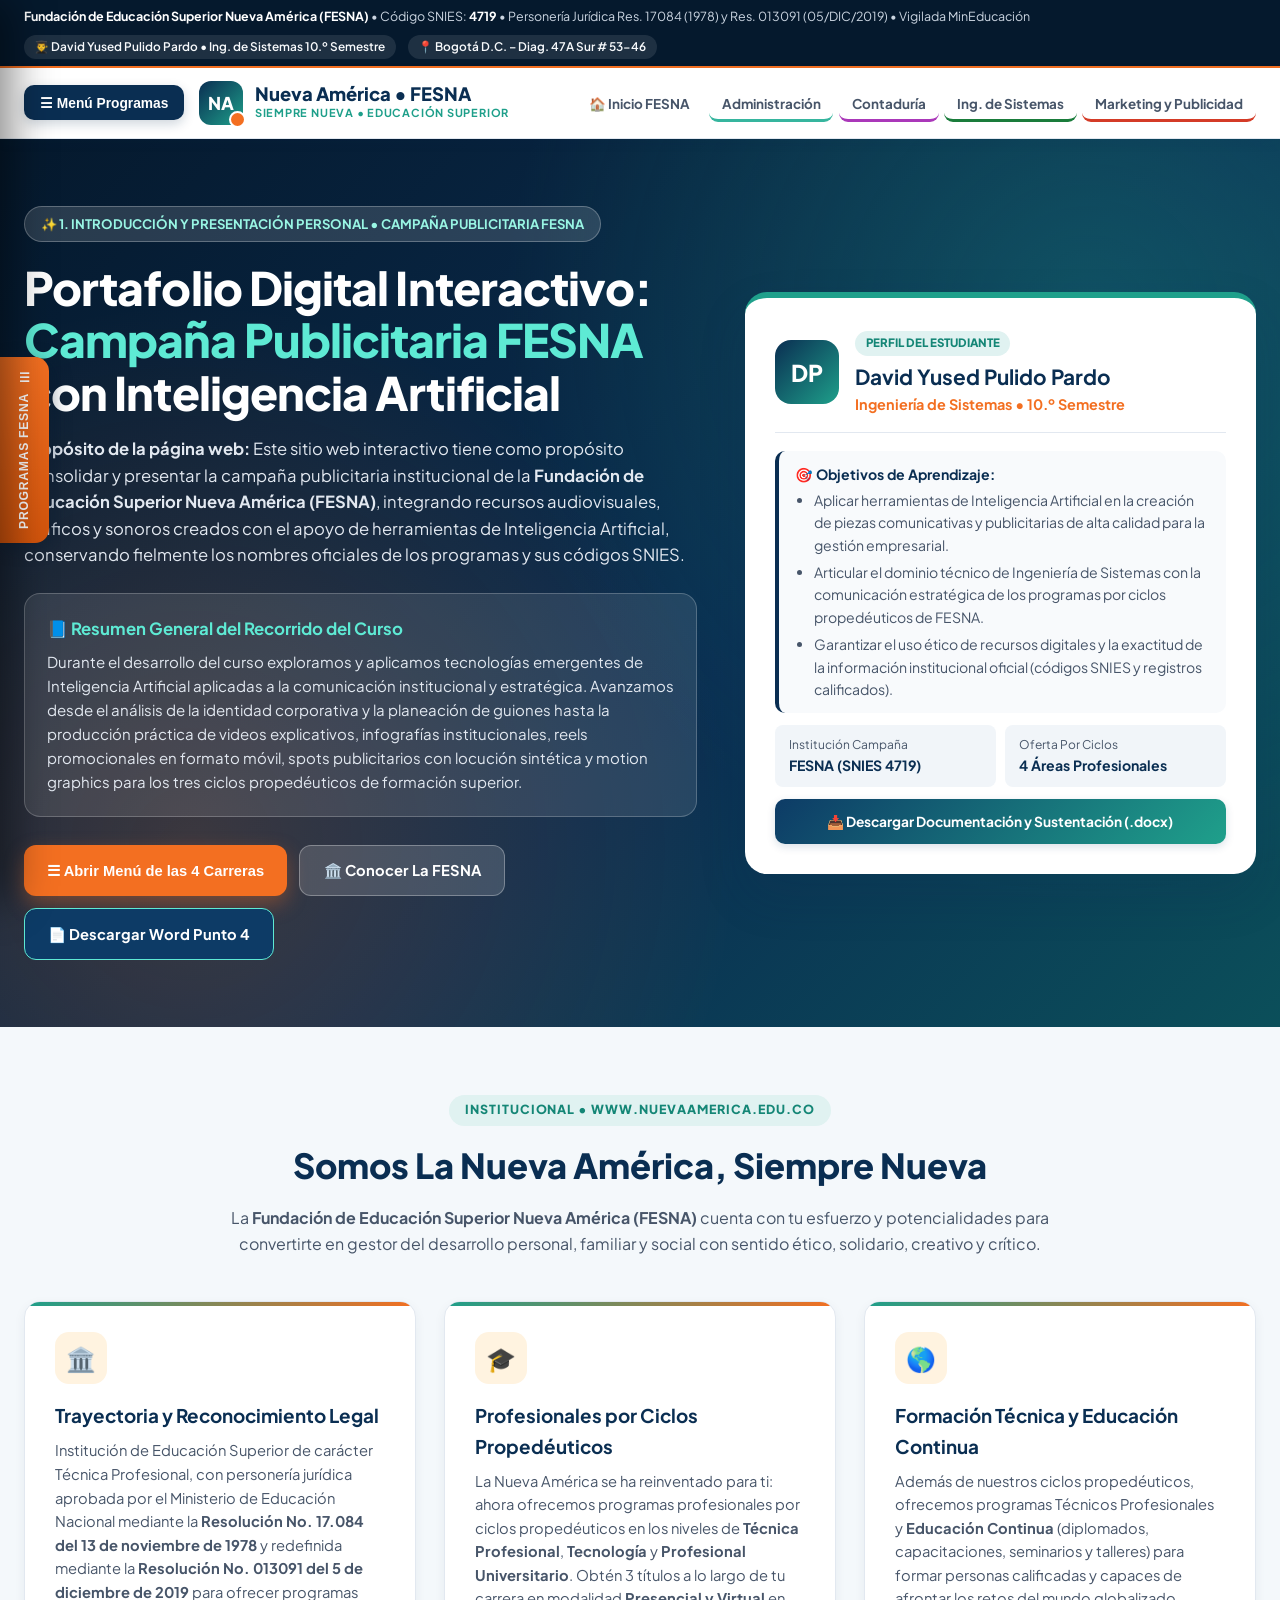
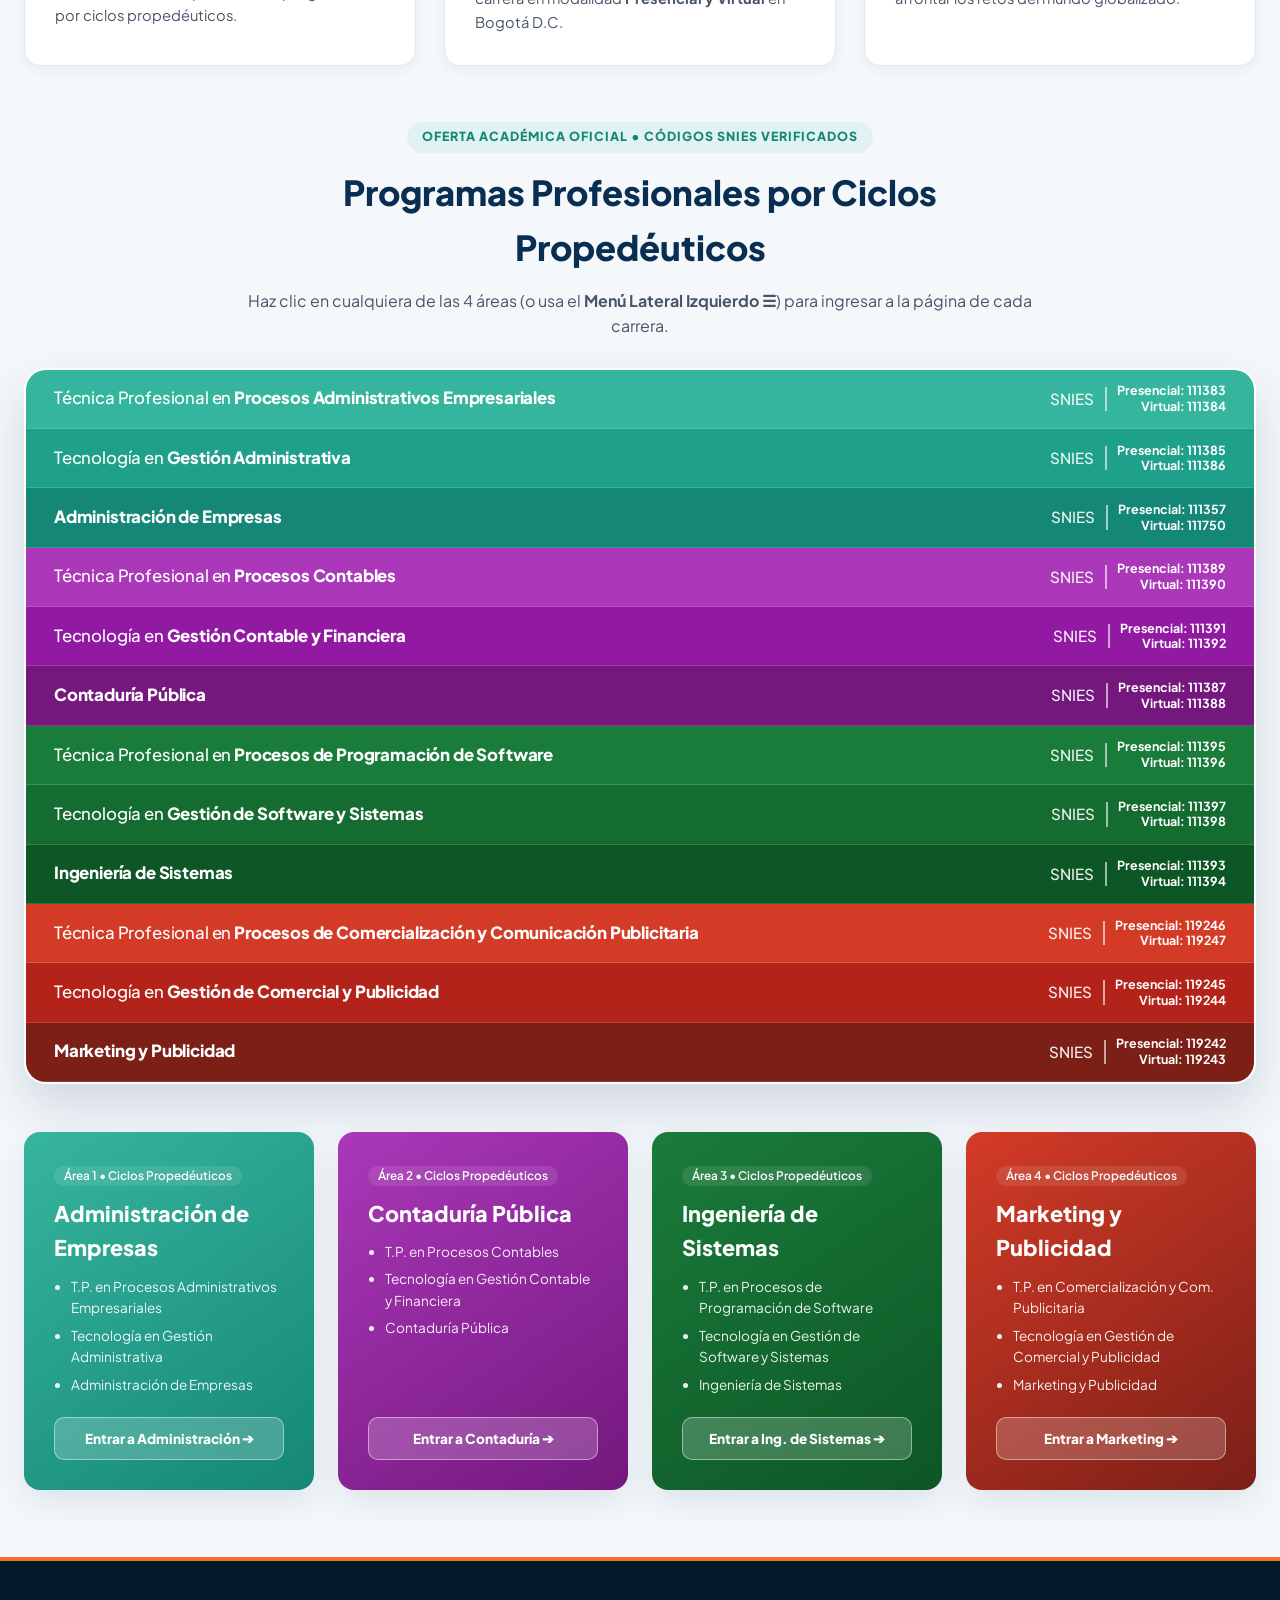
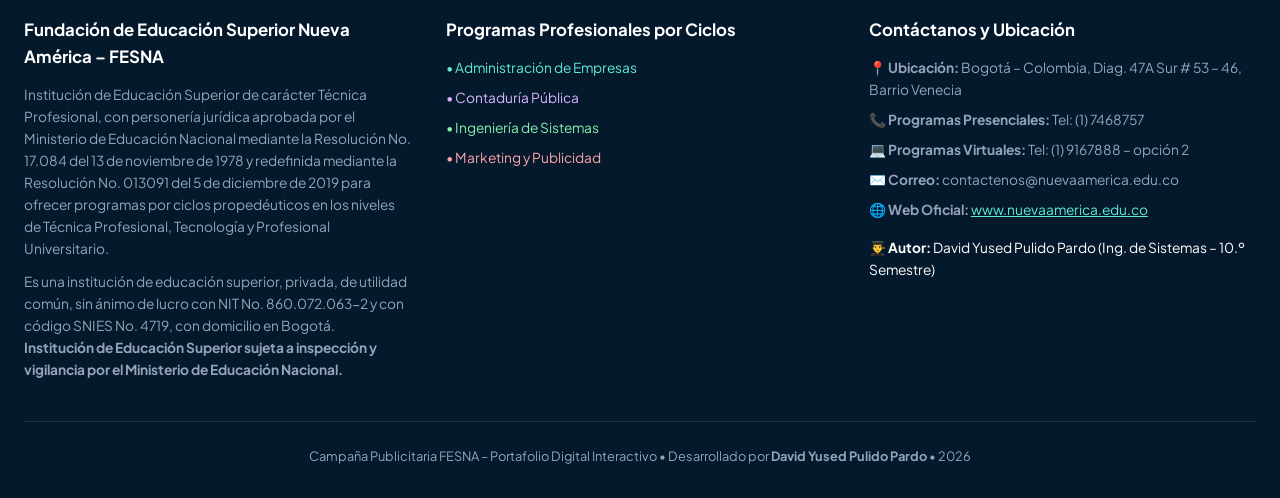
==== index.html @ abff2886 "Initial commit: Portafolio y Campana Institucional FESNA con IA" ====
<!DOCTYPE html>
<html lang="es">
<head>
  <meta charset="UTF-8" />
  <meta name="viewport" content="width=device-width, initial-scale=1.0" />
  <title>FESNA – Fundación de Educación Superior Nueva América | Portafolio Digital</title>
  <meta name="description" content="Portafolio digital interactivo y campaña publicitaria de la Fundación de Educación Superior Nueva América (FESNA). Estudiante: David Yused Pulido Pardo." />
  <link rel="preconnect" href="https://fonts.googleapis.com" />
  <link rel="preconnect" href="https://fonts.gstatic.com" crossorigin />
  <link href="https://fonts.googleapis.com/css2?family=Plus+Jakarta+Sans:wght@400;500;600;700;800&display=swap" rel="stylesheet" />
  <link rel="stylesheet" href="styles.css" />
</head>
<body>

  <!-- Overlay y Menú Lateral Desplegable a la Izquierda -->
  <div id="sidebar-overlay" class="sidebar-overlay"></div>
  <aside id="left-sidebar" class="left-sidebar" aria-label="Menú Lateral de Programas FESNA">
    <div class="sidebar-header">
      <div style="display:flex; align-items:center; gap:0.65rem;">
        <div class="brand-icon" style="width:38px; height:38px; font-size:0.95rem;">NA</div>
        <div>
          <strong style="display:block; font-size:0.98rem; color:#ffffff;">Nueva América</strong>
          <span style="font-size:0.7rem; color:#5eead4;">Menú de Programas por Ciclos</span>
        </div>
      </div>
      <button id="close-sidebar-btn" class="sidebar-close-btn" title="Cerrar menú">✕</button>
    </div>

    <div class="sidebar-body">
      <span class="sidebar-section-label">Navegación Principal</span>
      <a href="index.html" class="sidebar-nav-item home-item active">
        <div class="nav-item-title">
          <span>🏠 Inicio • La FESNA</span>
          <span>➔</span>
        </div>
        <div class="nav-item-sub">Presentación Personal e Información Institucional</div>
      </a>

      <span class="sidebar-section-label">Programas Profesionales por Ciclos</span>

      <a href="administracion.html" class="sidebar-nav-item adm-item">
        <div class="nav-item-title">
          <span>📊 Administración de Empresas</span>
          <span>➔</span>
        </div>
        <div class="nav-item-sub">
          • T.P. en Procesos Administrativos (111383 / 111384)<br>
          • Tecnología en Gestión Administrativa (111385 / 111386)<br>
          • Administración de Empresas (111357 / 111750)
        </div>
      </a>

      <a href="contaduria.html" class="sidebar-nav-item cont-item">
        <div class="nav-item-title">
          <span>📈 Contaduría Pública</span>
          <span>➔</span>
        </div>
        <div class="nav-item-sub">
          • T.P. en Procesos Contables (111389 / 111390)<br>
          • Tecnología en Gestión Contable y Financiera (111391 / 111392)<br>
          • Contaduría Pública (111387 / 111388)
        </div>
      </a>

      <a href="sistemas.html" class="sidebar-nav-item sis-item">
        <div class="nav-item-title">
          <span>💻 Ingeniería de Sistemas</span>
          <span>➔</span>
        </div>
        <div class="nav-item-sub">
          • T.P. en Programación de Software (111395 / 111396)<br>
          • Tecnología en Gestión de Software y Sistemas (111397 / 111398)<br>
          • Ingeniería de Sistemas (111393 / 111394)
        </div>
      </a>

      <a href="marketing.html" class="sidebar-nav-item mkt-item">
        <div class="nav-item-title">
          <span>📣 Marketing y Publicidad</span>
          <span>➔</span>
        </div>
        <div class="nav-item-sub">
          • T.P. en Comercialización y Com. Publicitaria (119246 / 119247)<br>
          • Tecnología en Gestión Comercial y Publicidad (119245 / 119244)<br>
          • Marketing y Publicidad (119242 / 119243)
        </div>
      </a>
    </div>

    <div class="sidebar-footer">
      Fundación de Educación Superior Nueva América (FESNA)<br>Código SNIES 4719 • Vigilada MinEducación
    </div>
  </aside>

  <!-- Pestaña Flotante Izquierda para Abrir el Menú Desplegable -->
  <button class="floating-left-menu-btn open-sidebar-btn" title="Abrir Menú de Programas">
    <span>☰</span>
    <span class="vertical-text">PROGRAMAS FESNA</span>
  </button>

  <!-- Barra Superior Institucional FESNA -->
  <div class="top-bar">
    <div class="top-bar-inner">
      <div>
        <strong>Fundación de Educación Superior Nueva América (FESNA)</strong> • Código SNIES: <strong>4719</strong> • Personería Jurídica Res. 17084 (1978) y Res. 013091 (05/DIC/2019) • Vigilada MinEducación
      </div>
      <div class="top-contact-pills">
        <span class="top-pill">👨‍🎓 David Yused Pulido Pardo • Ing. de Sistemas 10.º Semestre</span>
        <span class="top-pill">📍 Bogotá D.C. – Diag. 47A Sur # 53-46</span>
      </div>
    </div>
  </div>

  <!-- Navegación Superior -->
  <header class="navbar">
    <div class="nav-container">
      <div class="nav-left-group">
        <button class="menu-drawer-trigger open-sidebar-btn">
          ☰ Menú Programas
        </button>
        <a href="index.html" class="brand-logo">
          <div class="brand-icon">NA</div>
          <div>
            <span class="brand-title">Nueva América • FESNA</span>
            <span class="brand-subtitle">Siempre Nueva • Educación Superior</span>
          </div>
        </a>
      </div>
      <nav>
        <ul class="nav-links">
          <li><a href="index.html">🏠 Inicio FESNA</a></li>
          <li><a href="administracion.html" class="nav-pill-adm">Administración</a></li>
          <li><a href="contaduria.html" class="nav-pill-cont">Contaduría</a></li>
          <li><a href="sistemas.html" class="nav-pill-sis">Ing. de Sistemas</a></li>
          <li><a href="marketing.html" class="nav-pill-mkt">Marketing y Publicidad</a></li>
        </ul>
      </nav>
    </div>
  </header>

  <!-- ===================================================================== -->
  <!-- INICIO (SE CONSERVA IGUAL): 1. INTRODUCCIÓN Y PRESENTACIÓN PERSONAL   -->
  <!-- ===================================================================== -->
  <section id="introduccion" class="hero">
    <div class="hero-container">
      <!-- Columna Izquierda: Propósito de la Página Web y Recorrido del Curso -->
      <div>
        <div class="hero-tag">
          <span>✨ 1. INTRODUCCIÓN Y PRESENTACIÓN PERSONAL • CAMPAÑA PUBLICITARIA FESNA</span>
        </div>
        <h1>
          Portafolio Digital Interactivo: <span>Campaña Publicitaria FESNA</span> con Inteligencia Artificial
        </h1>
        <p class="hero-lead">
          <strong>Propósito de la página web:</strong> Este sitio web interactivo tiene como propósito consolidar y presentar la campaña publicitaria institucional de la <strong>Fundación de Educación Superior Nueva América (FESNA)</strong>, integrando recursos audiovisuales, gráficos y sonoros creados con el apoyo de herramientas de Inteligencia Artificial, conservando fielmente los nombres oficiales de los programas y sus códigos SNIES.
        </p>

        <div style="background: rgba(255, 255, 255, 0.1); border: 1px solid rgba(255, 255, 255, 0.22); border-radius: 16px; padding: 1.35rem; margin-bottom: 1.75rem;">
          <h3 style="color: #5eead4; font-size: 1.05rem; margin-bottom: 0.45rem;">
            📘 Resumen General del Recorrido del Curso
          </h3>
          <p style="color: #e2e8f0; font-size: 0.94rem; margin: 0;">
            Durante el desarrollo del curso exploramos y aplicamos tecnologías emergentes de Inteligencia Artificial aplicadas a la comunicación institucional y estratégica. Avanzamos desde el análisis de la identidad corporativa y la planeación de guiones hasta la producción práctica de videos explicativos, infografías institucionales, reels promocionales en formato móvil, spots publicitarios con locución sintética y motion graphics para los tres ciclos propedéuticos de formación superior.
          </p>
        </div>

        <div class="hero-actions" style="margin-bottom: 0; display: flex; flex-wrap: wrap; gap: 0.75rem;">
          <button class="btn btn-primary open-sidebar-btn">☰ Abrir Menú de las 4 Carreras</button>
          <a href="#sobre-la-fesna" class="btn btn-secondary">🏛️ Conocer La FESNA</a>
          <a href="DOCUMENTACION_SUSTENTACION_CAMPANA_FESNA_DAVID_PULIDO.docx" download class="btn" style="background:#0D3B66; color:#ffffff; font-weight:700; border:1px solid #5eead4; text-decoration:none; display:inline-flex; align-items:center; gap:0.4rem;">📄 Descargar Word Punto 4</a>
        </div>
      </div>

      <!-- Columna Derecha: Perfil del Estudiante -->
      <aside class="lead-form-card" style="border-top: 6px solid #1fa08b;">
        <div style="display: flex; align-items: center; gap: 1rem; padding-bottom: 1rem; margin-bottom: 1.1rem; border-bottom: 1px solid var(--border-color);">
          <div style="width: 64px; height: 64px; border-radius: 16px; background: linear-gradient(135deg, var(--fesna-navy), var(--fesna-teal)); color: #fff; display: flex; align-items: center; justify-content: center; font-size: 1.45rem; font-weight: 800; flex-shrink: 0;">
            DP
          </div>
          <div>
            <span style="display: inline-block; background: var(--fesna-teal-soft); color: var(--fesna-teal-dark); font-size: 0.72rem; font-weight: 800; padding: 0.2rem 0.65rem; border-radius: 999px; text-transform: uppercase; margin-bottom: 0.25rem;">
              Perfil del Estudiante
            </span>
            <h2 style="font-size: 1.3rem; color: var(--fesna-navy); margin: 0;">David Yused Pulido Pardo</h2>
            <p style="font-size: 0.9rem; color: var(--fesna-orange); font-weight: 700; margin: 0;">
              Ingeniería de Sistemas • 10.º Semestre
            </p>
          </div>
        </div>

        <div style="display: grid; gap: 0.75rem; font-size: 0.88rem;">
          <div style="background: #f8fafc; padding: 0.75rem 1rem; border-radius: 10px; border-left: 4px solid var(--fesna-navy);">
            <strong style="color: var(--fesna-navy); display: block; margin-bottom: 0.2rem;">🎯 Objetivos de Aprendizaje:</strong>
            <ul style="padding-left: 1.15rem; color: var(--text-secondary); display: grid; gap: 0.3rem; margin: 0;">
              <li>Aplicar herramientas de Inteligencia Artificial en la creación de piezas comunicativas y publicitarias de alta calidad para la gestión empresarial.</li>
              <li>Articular el dominio técnico de Ingeniería de Sistemas con la comunicación estratégica de los programas por ciclos propedéuticos de FESNA.</li>
              <li>Garantizar el uso ético de recursos digitales y la exactitud de la información institucional oficial (códigos SNIES y registros calificados).</li>
            </ul>
          </div>

          <div style="display: grid; grid-template-columns: 1fr 1fr; gap: 0.6rem;">
            <div style="background: #f1f5f9; padding: 0.65rem 0.85rem; border-radius: 8px;">
              <span style="font-size: 0.75rem; color: var(--text-secondary); display: block;">Institución Campaña</span>
              <strong style="color: var(--fesna-navy);">FESNA (SNIES 4719)</strong>
            </div>
            <div style="background: #f1f5f9; padding: 0.65rem 0.85rem; border-radius: 8px;">
              <span style="font-size: 0.75rem; color: var(--text-secondary); display: block;">Oferta Por Ciclos</span>
              <strong style="color: var(--fesna-navy);">4 Áreas Profesionales</strong>
            </div>
          </div>

          <a href="DOCUMENTACION_SUSTENTACION_CAMPANA_FESNA_DAVID_PULIDO.docx" download style="display:flex; align-items:center; justify-content:center; gap:0.5rem; background:linear-gradient(135deg, #0d3b66, #1fa08b); color:#ffffff; text-decoration:none; padding:0.7rem 1rem; border-radius:10px; font-weight:700; font-size:0.86rem; text-align:center; box-shadow:0 3px 8px rgba(13,59,102,0.15); transition:transform 0.2s ease;">
            📥 Descargar Documentación y Sustentación (.docx)
          </a>
        </div>
      </aside>
    </div>
  </section>

  <!-- ===================================================================== -->
  <!-- SECCIÓN INSTITUCIONAL: SOMOS LA NUEVA AMÉRICA, SIEMPRE NUEVA          -->
  <!-- ===================================================================== -->
  <section id="sobre-la-fesna" class="section">
    <div class="section-header">
      <span class="section-kicker">Institucional • www.nuevaamerica.edu.co</span>
      <h2>Somos La Nueva América, Siempre Nueva</h2>
      <p>
        La <strong>Fundación de Educación Superior Nueva América (FESNA)</strong> cuenta con tu esfuerzo y potencialidades para convertirte en gestor del desarrollo personal, familiar y social con sentido ético, solidario, creativo y crítico.
      </p>
    </div>

    <!-- Tarjetas de Historia Jurídica, Misión y Modalidades (Extraídas de nuevaamerica.edu.co) -->
    <div class="benefits-grid">
      <article class="benefit-card">
        <div class="benefit-icon">🏛️</div>
        <h3>Trayectoria y Reconocimiento Legal</h3>
        <p>
          Institución de Educación Superior de carácter Técnica Profesional, con personería jurídica aprobada por el Ministerio de Educación Nacional mediante la <strong>Resolución No. 17.084 del 13 de noviembre de 1978</strong> y redefinida mediante la <strong>Resolución No. 013091 del 5 de diciembre de 2019</strong> para ofrecer programas por ciclos propedéuticos.
        </p>
      </article>

      <article class="benefit-card">
        <div class="benefit-icon">🎓</div>
        <h3>Profesionales por Ciclos Propedéuticos</h3>
        <p>
          La Nueva América se ha reinventado para ti: ahora ofrecemos programas profesionales por ciclos propedéuticos en los niveles de <strong>Técnica Profesional</strong>, <strong>Tecnología</strong> y <strong>Profesional Universitario</strong>. Obtén 3 títulos a lo largo de tu carrera en modalidad <strong>Presencial y Virtual</strong> en Bogotá D.C.
        </p>
      </article>

      <article class="benefit-card">
        <div class="benefit-icon">🌎</div>
        <h3>Formación Técnica y Educación Continua</h3>
        <p>
          Además de nuestros ciclos propedéuticos, ofrecemos programas Técnicos Profesionales y <strong>Educación Continua</strong> (diplomados, capacitaciones, seminarios y talleres) para formar personas calificadas y capaces de afrontar los retos del mundo globalizado.
        </p>
      </article>
    </div>

    <!-- Banner Interactivo Oficial de los 12 Programas (4 Áreas y sus Colores Oficiales) -->
    <div id="oferta-programas" style="margin-top: 3.5rem;">
      <div class="section-header" style="margin-bottom: 1.8rem;">
        <span class="section-kicker">Oferta Académica Oficial • Códigos SNIES Verificados</span>
        <h2>Programas Profesionales por Ciclos Propedéuticos</h2>
        <p>
          Haz clic en cualquiera de las 4 áreas (o usa el <strong>Menú Lateral Izquierdo ☰</strong>) para ingresar a la página de cada carrera.
        </p>
      </div>

      <!-- Imagen Oficial de Referencia + Franjas Interactivas con los Colores Exactos -->
      <div class="programs-ribbon-container">
        <!-- 1. ADMINISTRACIÓN DE EMPRESAS (TURQUESA) -->
        <div class="ribbon-family-group">
          <a href="administracion.html#nivel-tecnica" class="ribbon-row bg-adm-1">
            <span class="ribbon-program-name">Técnica Profesional en <strong>Procesos Administrativos Empresariales</strong></span>
            <div class="ribbon-snies-box">
              <span class="ribbon-snies-label">SNIES</span>
              <div class="ribbon-snies-codes">
                <span>Presencial: 111383</span>
                <span>Virtual: 111384</span>
              </div>
            </div>
          </a>
          <a href="administracion.html#nivel-tecnologia" class="ribbon-row bg-adm-2">
            <span class="ribbon-program-name">Tecnología en <strong>Gestión Administrativa</strong></span>
            <div class="ribbon-snies-box">
              <span class="ribbon-snies-label">SNIES</span>
              <div class="ribbon-snies-codes">
                <span>Presencial: 111385</span>
                <span>Virtual: 111386</span>
              </div>
            </div>
          </a>
          <a href="administracion.html#nivel-profesional" class="ribbon-row bg-adm-3">
            <span class="ribbon-program-name"><strong>Administración de Empresas</strong></span>
            <div class="ribbon-snies-box">
              <span class="ribbon-snies-label">SNIES</span>
              <div class="ribbon-snies-codes">
                <span>Presencial: 111357</span>
                <span>Virtual: 111750</span>
              </div>
            </div>
          </a>
        </div>

        <!-- 2. CONTADURÍA PÚBLICA (MORADO) -->
        <div class="ribbon-family-group">
          <a href="contaduria.html#nivel-tecnica" class="ribbon-row bg-cont-1">
            <span class="ribbon-program-name">Técnica Profesional en <strong>Procesos Contables</strong></span>
            <div class="ribbon-snies-box">
              <span class="ribbon-snies-label">SNIES</span>
              <div class="ribbon-snies-codes">
                <span>Presencial: 111389</span>
                <span>Virtual: 111390</span>
              </div>
            </div>
          </a>
          <a href="contaduria.html#nivel-tecnologia" class="ribbon-row bg-cont-2">
            <span class="ribbon-program-name">Tecnología en <strong>Gestión Contable y Financiera</strong></span>
            <div class="ribbon-snies-box">
              <span class="ribbon-snies-label">SNIES</span>
              <div class="ribbon-snies-codes">
                <span>Presencial: 111391</span>
                <span>Virtual: 111392</span>
              </div>
            </div>
          </a>
          <a href="contaduria.html#nivel-profesional" class="ribbon-row bg-cont-3">
            <span class="ribbon-program-name"><strong>Contaduría Pública</strong></span>
            <div class="ribbon-snies-box">
              <span class="ribbon-snies-label">SNIES</span>
              <div class="ribbon-snies-codes">
                <span>Presencial: 111387</span>
                <span>Virtual: 111388</span>
              </div>
            </div>
          </a>
        </div>

        <!-- 3. INGENIERÍA DE SISTEMAS (VERDE) -->
        <div class="ribbon-family-group">
          <a href="sistemas.html#nivel-tecnica" class="ribbon-row bg-sis-1">
            <span class="ribbon-program-name">Técnica Profesional en <strong>Procesos de Programación de Software</strong></span>
            <div class="ribbon-snies-box">
              <span class="ribbon-snies-label">SNIES</span>
              <div class="ribbon-snies-codes">
                <span>Presencial: 111395</span>
                <span>Virtual: 111396</span>
              </div>
            </div>
          </a>
          <a href="sistemas.html#nivel-tecnologia" class="ribbon-row bg-sis-2">
            <span class="ribbon-program-name">Tecnología en <strong>Gestión de Software y Sistemas</strong></span>
            <div class="ribbon-snies-box">
              <span class="ribbon-snies-label">SNIES</span>
              <div class="ribbon-snies-codes">
                <span>Presencial: 111397</span>
                <span>Virtual: 111398</span>
              </div>
            </div>
          </a>
          <a href="sistemas.html#nivel-profesional" class="ribbon-row bg-sis-3">
            <span class="ribbon-program-name"><strong>Ingeniería de Sistemas</strong></span>
            <div class="ribbon-snies-box">
              <span class="ribbon-snies-label">SNIES</span>
              <div class="ribbon-snies-codes">
                <span>Presencial: 111393</span>
                <span>Virtual: 111394</span>
              </div>
            </div>
          </a>
        </div>

        <!-- 4. MARKETING Y PUBLICIDAD (ROJO / VINO) -->
        <div class="ribbon-family-group">
          <a href="marketing.html#nivel-tecnica" class="ribbon-row bg-mkt-1">
            <span class="ribbon-program-name">Técnica Profesional en <strong>Procesos de Comercialización y Comunicación Publicitaria</strong></span>
            <div class="ribbon-snies-box">
              <span class="ribbon-snies-label">SNIES</span>
              <div class="ribbon-snies-codes">
                <span>Presencial: 119246</span>
                <span>Virtual: 119247</span>
              </div>
            </div>
          </a>
          <a href="marketing.html#nivel-tecnologia" class="ribbon-row bg-mkt-2">
            <span class="ribbon-program-name">Tecnología en <strong>Gestión de Comercial y Publicidad</strong></span>
            <div class="ribbon-snies-box">
              <span class="ribbon-snies-label">SNIES</span>
              <div class="ribbon-snies-codes">
                <span>Presencial: 119245</span>
                <span>Virtual: 119244</span>
              </div>
            </div>
          </a>
          <a href="marketing.html#nivel-profesional" class="ribbon-row bg-mkt-3">
            <span class="ribbon-program-name"><strong>Marketing y Publicidad</strong></span>
            <div class="ribbon-snies-box">
              <span class="ribbon-snies-label">SNIES</span>
              <div class="ribbon-snies-codes">
                <span>Presencial: 119242</span>
                <span>Virtual: 119243</span>
              </div>
            </div>
          </a>
        </div>
      </div>

      <!-- 4 Tarjetas Directas a las 4 Páginas -->
      <div class="four-areas-grid">
        <a href="administracion.html" class="area-portal-card card-adm">
          <div>
            <span class="top-pill">Área 1 • Ciclos Propedéuticos</span>
            <h3>Administración de Empresas</h3>
            <ul>
              <li>T.P. en Procesos Administrativos Empresariales</li>
              <li>Tecnología en Gestión Administrativa</li>
              <li>Administración de Empresas</li>
            </ul>
          </div>
          <span class="area-portal-btn">Entrar a Administración ➔</span>
        </a>

        <a href="contaduria.html" class="area-portal-card card-cont">
          <div>
            <span class="top-pill">Área 2 • Ciclos Propedéuticos</span>
            <h3>Contaduría Pública</h3>
            <ul>
              <li>T.P. en Procesos Contables</li>
              <li>Tecnología en Gestión Contable y Financiera</li>
              <li>Contaduría Pública</li>
            </ul>
          </div>
          <span class="area-portal-btn">Entrar a Contaduría ➔</span>
        </a>

        <a href="sistemas.html" class="area-portal-card card-sis">
          <div>
            <span class="top-pill">Área 3 • Ciclos Propedéuticos</span>
            <h3>Ingeniería de Sistemas</h3>
            <ul>
              <li>T.P. en Procesos de Programación de Software</li>
              <li>Tecnología en Gestión de Software y Sistemas</li>
              <li>Ingeniería de Sistemas</li>
            </ul>
          </div>
          <span class="area-portal-btn">Entrar a Ing. de Sistemas ➔</span>
        </a>

        <a href="marketing.html" class="area-portal-card card-mkt">
          <div>
            <span class="top-pill">Área 4 • Ciclos Propedéuticos</span>
            <h3>Marketing y Publicidad</h3>
            <ul>
              <li>T.P. en Comercialización y Com. Publicitaria</li>
              <li>Tecnología en Gestión de Comercial y Publicidad</li>
              <li>Marketing y Publicidad</li>
            </ul>
          </div>
          <span class="area-portal-btn">Entrar a Marketing ➔</span>
        </a>
      </div>
    </div>
  </section>

  <!-- Pie de Página Institucional Oficial FESNA -->
  <footer class="footer">
    <div class="footer-grid">
      <div>
        <h4>Fundación de Educación Superior Nueva América – FESNA</h4>
        <p>
          Institución de Educación Superior de carácter Técnica Profesional, con personería jurídica aprobada por el Ministerio de Educación Nacional mediante la Resolución No. 17.084 del 13 de noviembre de 1978 y redefinida mediante la Resolución No. 013091 del 5 de diciembre de 2019 para ofrecer programas por ciclos propedéuticos en los niveles de Técnica Profesional, Tecnología y Profesional Universitario.
        </p>
        <p style="margin-top:0.65rem;">
          Es una institución de educación superior, privada, de utilidad común, sin ánimo de lucro con NIT No. 860.072.063-2 y con código SNIES No. 4719, con domicilio en Bogotá.<br>
          <strong>Institución de Educación Superior sujeta a inspección y vigilancia por el Ministerio de Educación Nacional.</strong>
        </p>
      </div>

      <div>
        <h4>Programas Profesionales por Ciclos</h4>
        <ul>
          <li><a href="administracion.html" style="color:#5eead4; text-decoration:none;">• Administración de Empresas</a></li>
          <li><a href="contaduria.html" style="color:#d8b4fe; text-decoration:none;">• Contaduría Pública</a></li>
          <li><a href="sistemas.html" style="color:#86efac; text-decoration:none;">• Ingeniería de Sistemas</a></li>
          <li><a href="marketing.html" style="color:#fca5a5; text-decoration:none;">• Marketing y Publicidad</a></li>
        </ul>
      </div>

      <div>
        <h4>Contáctanos y Ubicación</h4>
        <ul>
          <li>📍 <strong>Ubicación:</strong> Bogotá – Colombia, Diag. 47A Sur # 53 – 46, Barrio Venecia</li>
          <li>📞 <strong>Programas Presenciales:</strong> Tel: (1) 7468757</li>
          <li>💻 <strong>Programas Virtuales:</strong> Tel: (1) 9167888 – opción 2</li>
          <li>✉️ <strong>Correo:</strong> contactenos@nuevaamerica.edu.co</li>
          <li>🌐 <strong>Web Oficial:</strong> <a href="https://www.nuevaamerica.edu.co/" target="_blank" rel="noopener" style="color:#5eead4;">www.nuevaamerica.edu.co</a></li>
          <li style="margin-top: 0.5rem; color: #ffffff;">
            👨‍🎓 <strong>Autor:</strong> David Yused Pulido Pardo (Ing. de Sistemas – 10.º Semestre)
          </li>
        </ul>
      </div>
    </div>

    <div class="footer-bottom">
      Campaña Publicitaria FESNA – Portafolio Digital Interactivo • Desarrollado por <strong>David Yused Pulido Pardo</strong> • 2026
    </div>
  </footer>

  <script src="app.js"></script>
</body>
</html>
---- styles.css ----
:root {
  --fesna-navy: #0a2e52;
  --fesna-navy-dark: #05192d;
  --fesna-teal: #1e9f8a;
  --fesna-teal-light: #33b39c;
  --fesna-teal-dark: #148676;
  --fesna-teal-soft: #e0f2f1;
  --fesna-orange: #f36f21;
  --fesna-orange-light: #ff853d;
  --fesna-orange-soft: #fff3e0;

  /* Colores Exactos de la Imagen Oficial de Programas por Ciclos FESNA */
  /* 1. Administración de Empresas (Turquesa) */
  --adm-1: #36b59e;
  --adm-2: #1fa08b;
  --adm-3: #158777;

  /* 2. Contaduría Pública (Morado / Púrpura) */
  --cont-1: #aa38b9;
  --cont-2: #921aa3;
  --cont-3: #74187e;

  /* 3. Ingeniería de Sistemas (Verde Esmeralda / Bosque) */
  --sis-1: #1a7c3b;
  --sis-2: #146c31;
  --sis-3: #0d5625;

  /* 4. Marketing y Publicidad (Rojo / Carmesí / Vino) */
  --mkt-1: #d43b27;
  --mkt-2: #b32319;
  --mkt-3: #7b1f17;

  --bg-main: #f4f8fb;
  --bg-card: #ffffff;
  --text-primary: #0f172a;
  --text-secondary: #475569;
  --border-color: #e2e8f0;
  --shadow-sm: 0 4px 12px rgba(10, 46, 82, 0.06);
  --shadow-md: 0 12px 32px rgba(10, 46, 82, 0.1);
  --shadow-lg: 0 22px 48px rgba(10, 46, 82, 0.16);
  --radius-md: 16px;
  --radius-lg: 22px;
  --transition: all 0.28s cubic-bezier(0.4, 0, 0.2, 1);
}

* {
  box-sizing: border-box;
  margin: 0;
  padding: 0;
}

html {
  scroll-behavior: smooth;
  font-family: 'Plus Jakarta Sans', -apple-system, BlinkMacSystemFont, 'Segoe UI', Roboto, sans-serif;
  color: var(--text-primary);
  background-color: var(--bg-main);
}

body {
  line-height: 1.6;
  overflow-x: hidden;
}

/* ========================================================================== */
/* MENÚ LATERAL DESPLEGABLE A LA IZQUIERDA (SIDEBAR DRAWER)                   */
/* ========================================================================== */
.sidebar-overlay {
  position: fixed;
  inset: 0;
  background: rgba(5, 25, 45, 0.6);
  backdrop-filter: blur(4px);
  z-index: 2000;
  opacity: 0;
  pointer-events: none;
  transition: var(--transition);
}

.sidebar-overlay.open {
  opacity: 1;
  pointer-events: auto;
}

.left-sidebar {
  position: fixed;
  top: 0;
  left: 0;
  width: 340px;
  max-width: 88vw;
  height: 100vh;
  background: #05192d;
  color: #ffffff;
  z-index: 2001;
  transform: translateX(-100%);
  transition: transform 0.32s cubic-bezier(0.4, 0, 0.2, 1);
  display: flex;
  flex-direction: column;
  box-shadow: 12px 0 40px rgba(0, 0, 0, 0.45);
  border-right: 3px solid var(--fesna-orange);
  overflow-y: auto;
}

.left-sidebar.open {
  transform: translateX(0);
}

.sidebar-header {
  padding: 1.35rem 1.4rem;
  background: rgba(255, 255, 255, 0.04);
  border-bottom: 1px solid rgba(255, 255, 255, 0.12);
  display: flex;
  justify-content: space-between;
  align-items: center;
}

.sidebar-close-btn {
  background: rgba(255, 255, 255, 0.12);
  color: #ffffff;
  border: none;
  width: 36px;
  height: 36px;
  border-radius: 10px;
  font-size: 1.1rem;
  cursor: pointer;
  transition: var(--transition);
}

.sidebar-close-btn:hover {
  background: var(--fesna-orange);
}

.sidebar-body {
  padding: 1.25rem;
  display: flex;
  flex-direction: column;
  gap: 0.85rem;
  flex: 1;
}

.sidebar-section-label {
  font-size: 0.72rem;
  text-transform: uppercase;
  letter-spacing: 0.08em;
  color: #94a3b8;
  font-weight: 800;
  margin: 0.4rem 0 0.1rem 0.25rem;
}

.sidebar-nav-item {
  display: flex;
  flex-direction: column;
  text-decoration: none;
  color: #ffffff;
  padding: 0.9rem 1.05rem;
  border-radius: 12px;
  transition: var(--transition);
  position: relative;
  overflow: hidden;
  border: 1px solid rgba(255, 255, 255, 0.14);
}

.sidebar-nav-item:hover {
  transform: translateX(4px);
  box-shadow: 0 6px 18px rgba(0, 0, 0, 0.3);
}

.sidebar-nav-item.active {
  outline: 2px solid #ffffff;
  box-shadow: 0 0 0 4px rgba(243, 111, 33, 0.5);
}

.sidebar-nav-item .nav-item-title {
  font-weight: 800;
  font-size: 0.98rem;
  display: flex;
  justify-content: space-between;
  align-items: center;
}

.sidebar-nav-item .nav-item-sub {
  font-size: 0.75rem;
  color: rgba(255, 255, 255, 0.88);
  margin-top: 0.25rem;
  line-height: 1.35;
}

.sidebar-nav-item.home-item {
  background: linear-gradient(135deg, #0a2e52 0%, #1e4e79 100%);
}

.sidebar-nav-item.adm-item {
  background: linear-gradient(135deg, var(--adm-1) 0%, var(--adm-2) 50%, var(--adm-3) 100%);
}

.sidebar-nav-item.cont-item {
  background: linear-gradient(135deg, var(--cont-1) 0%, var(--cont-2) 50%, var(--cont-3) 100%);
}

.sidebar-nav-item.sis-item {
  background: linear-gradient(135deg, var(--sis-1) 0%, var(--sis-2) 50%, var(--sis-3) 100%);
}

.sidebar-nav-item.mkt-item {
  background: linear-gradient(135deg, var(--mkt-1) 0%, var(--mkt-2) 50%, var(--mkt-3) 100%);
}

.sidebar-footer {
  padding: 1rem 1.25rem;
  border-top: 1px solid rgba(255, 255, 255, 0.1);
  font-size: 0.75rem;
  color: #94a3b8;
  text-align: center;
}

/* Botón Flotante Lateral Izquierdo para Abrir el Menú Desplegable */
.floating-left-menu-btn {
  position: fixed;
  top: 50%;
  left: 0;
  transform: translateY(-50%);
  z-index: 1500;
  background: linear-gradient(180deg, var(--fesna-orange) 0%, #d4550c 100%);
  color: #ffffff;
  border: none;
  padding: 0.9rem 0.65rem;
  border-radius: 0 14px 14px 0;
  cursor: pointer;
  box-shadow: 4px 4px 18px rgba(5, 25, 45, 0.35);
  display: flex;
  flex-direction: column;
  align-items: center;
  gap: 0.45rem;
  font-weight: 800;
  font-size: 0.76rem;
  letter-spacing: 0.06em;
  transition: var(--transition);
}

.floating-left-menu-btn:hover {
  padding-left: 0.95rem;
  background: var(--fesna-navy);
}

.floating-left-menu-btn span.vertical-text {
  writing-mode: vertical-rl;
  text-orientation: mixed;
  transform: rotate(180deg);
}

/* Barra Superior Institucional */
.top-bar {
  background: var(--fesna-navy-dark);
  color: #cbd5e1;
  font-size: 0.78rem;
  padding: 0.45rem 1.5rem;
  border-bottom: 2px solid var(--fesna-orange);
}

.top-bar-inner {
  max-width: 1280px;
  margin: 0 auto;
  display: flex;
  justify-content: space-between;
  align-items: center;
  flex-wrap: wrap;
  gap: 0.5rem;
}

.top-bar-inner strong {
  color: #ffffff;
}

.top-contact-pills {
  display: flex;
  gap: 0.75rem;
  flex-wrap: wrap;
}

.top-pill {
  background: rgba(255, 255, 255, 0.1);
  color: #f8fafc;
  padding: 0.15rem 0.65rem;
  border-radius: 999px;
  font-weight: 600;
  font-size: 0.74rem;
  text-decoration: none;
}

/* Navbar Principal con Botón de Menú Izquierdo */
.navbar {
  position: sticky;
  top: 0;
  z-index: 1000;
  background: rgba(255, 255, 255, 0.96);
  backdrop-filter: blur(14px);
  border-bottom: 1px solid var(--border-color);
  box-shadow: var(--shadow-sm);
}

.nav-container {
  max-width: 1280px;
  margin: 0 auto;
  padding: 0.8rem 1.5rem;
  display: flex;
  justify-content: space-between;
  align-items: center;
  gap: 1rem;
}

.nav-left-group {
  display: flex;
  align-items: center;
  gap: 0.9rem;
}

.menu-drawer-trigger {
  display: inline-flex;
  align-items: center;
  gap: 0.5rem;
  background: var(--fesna-navy);
  color: #ffffff;
  border: none;
  padding: 0.6rem 1rem;
  border-radius: 10px;
  font-weight: 800;
  font-size: 0.86rem;
  cursor: pointer;
  transition: var(--transition);
  box-shadow: 0 4px 12px rgba(10, 46, 82, 0.2);
}

.menu-drawer-trigger:hover {
  background: var(--fesna-orange);
  transform: translateY(-1px);
}

.brand-logo {
  display: flex;
  align-items: center;
  gap: 0.75rem;
  text-decoration: none;
}

.brand-icon {
  width: 44px;
  height: 44px;
  border-radius: 12px;
  background: linear-gradient(135deg, var(--fesna-navy) 0%, var(--fesna-teal) 100%);
  display: flex;
  align-items: center;
  justify-content: center;
  color: #ffffff;
  font-weight: 800;
  font-size: 1.1rem;
  position: relative;
}

.brand-icon::after {
  content: '';
  position: absolute;
  bottom: -3px;
  right: -3px;
  width: 13px;
  height: 13px;
  background: var(--fesna-orange);
  border-radius: 50%;
  border: 2px solid #ffffff;
}

.brand-title {
  display: block;
  font-weight: 800;
  font-size: 1.15rem;
  color: var(--fesna-navy);
  line-height: 1.1;
}

.brand-subtitle {
  display: block;
  font-size: 0.69rem;
  text-transform: uppercase;
  letter-spacing: 0.07em;
  color: var(--fesna-teal);
  font-weight: 700;
}

.nav-links {
  display: flex;
  gap: 0.35rem;
  list-style: none;
  flex-wrap: wrap;
  align-items: center;
}

.nav-links a {
  text-decoration: none;
  color: var(--text-secondary);
  font-weight: 700;
  font-size: 0.84rem;
  padding: 0.45rem 0.8rem;
  border-radius: 9px;
  transition: var(--transition);
}

.nav-links a:hover {
  color: var(--fesna-navy);
  background: var(--fesna-teal-soft);
}

.nav-pill-adm { border-bottom: 3px solid var(--adm-1); }
.nav-pill-cont { border-bottom: 3px solid var(--cont-1); }
.nav-pill-sis { border-bottom: 3px solid var(--sis-1); }
.nav-pill-mkt { border-bottom: 3px solid var(--mkt-1); }

/* Hero Section (1. Introducción y Presentación Personal - Intacto) */
.hero {
  background: radial-gradient(circle at 85% 20%, rgba(30, 159, 138, 0.32) 0%, transparent 45%),
              radial-gradient(circle at 15% 80%, rgba(243, 111, 33, 0.22) 0%, transparent 42%),
              linear-gradient(135deg, var(--fesna-navy-dark) 0%, var(--fesna-navy) 58%, #0b4f5a 100%);
  color: #ffffff;
  padding: 4.2rem 1.5rem;
}

.hero.theme-adm {
  background: linear-gradient(135deg, #0b4f44 0%, var(--adm-3) 45%, var(--adm-1) 100%);
}

.hero.theme-cont {
  background: linear-gradient(135deg, #3b0942 0%, var(--cont-3) 50%, var(--cont-1) 100%);
}

.hero.theme-sis {
  background: linear-gradient(135deg, #062e14 0%, var(--sis-3) 50%, var(--sis-1) 100%);
}

.hero.theme-mkt {
  background: linear-gradient(135deg, #470e09 0%, var(--mkt-3) 50%, var(--mkt-1) 100%);
}

.hero-container {
  max-width: 1280px;
  margin: 0 auto;
  display: grid;
  grid-template-columns: 1.25fr 0.95fr;
  gap: 3rem;
  align-items: center;
}

.hero-tag {
  display: inline-flex;
  align-items: center;
  gap: 0.5rem;
  background: rgba(255, 255, 255, 0.14);
  border: 1px solid rgba(255, 255, 255, 0.26);
  padding: 0.4rem 1rem;
  border-radius: 999px;
  font-size: 0.82rem;
  font-weight: 700;
  color: #99f6e4;
  margin-bottom: 1.2rem;
}

.hero h1 {
  font-size: clamp(2rem, 3.6vw, 3.1rem);
  font-weight: 800;
  line-height: 1.14;
  margin-bottom: 1.1rem;
  letter-spacing: -0.02em;
}

.hero h1 span {
  color: #5eead4;
}

.hero-lead {
  font-size: 1.04rem;
  color: #e2e8f0;
  margin-bottom: 1.5rem;
}

.hero-actions {
  display: flex;
  gap: 1rem;
  flex-wrap: wrap;
}

.btn {
  display: inline-flex;
  align-items: center;
  justify-content: center;
  gap: 0.55rem;
  padding: 0.82rem 1.45rem;
  border-radius: 12px;
  font-weight: 700;
  font-size: 0.92rem;
  text-decoration: none;
  cursor: pointer;
  border: none;
  transition: var(--transition);
}

.btn-primary {
  background: var(--fesna-orange);
  color: #ffffff;
  box-shadow: 0 8px 20px rgba(243, 111, 33, 0.35);
}

.btn-primary:hover {
  background: var(--fesna-orange-light);
  transform: translateY(-2px);
}

.btn-secondary {
  background: rgba(255, 255, 255, 0.15);
  color: #ffffff;
  border: 1px solid rgba(255, 255, 255, 0.3);
}

.btn-secondary:hover {
  background: rgba(255, 255, 255, 0.25);
}

.btn-outline {
  background: transparent;
  color: var(--fesna-navy);
  border: 1.5px solid var(--fesna-navy);
}

.btn-outline:hover {
  background: var(--fesna-navy);
  color: #ffffff;
}

.btn-sm {
  padding: 0.48rem 0.95rem;
  font-size: 0.82rem;
  border-radius: 9px;
}

.lead-form-card {
  background: #ffffff;
  color: var(--text-primary);
  border-radius: var(--radius-lg);
  padding: 1.9rem;
  box-shadow: var(--shadow-lg);
}

/* Sections */
.section {
  padding: 4.2rem 1.5rem;
  max-width: 1280px;
  margin: 0 auto;
}

.section-white {
  background: #ffffff;
  border-top: 1px solid var(--border-color);
  border-bottom: 1px solid var(--border-color);
}

.section-header {
  text-align: center;
  max-width: 840px;
  margin: 0 auto 2.8rem;
}

.section-kicker {
  display: inline-block;
  background: var(--fesna-teal-soft);
  color: var(--fesna-teal-dark);
  font-weight: 800;
  font-size: 0.78rem;
  text-transform: uppercase;
  letter-spacing: 0.08em;
  padding: 0.35rem 0.95rem;
  border-radius: 999px;
  margin-bottom: 0.75rem;
}

.section-header h2 {
  font-size: clamp(1.7rem, 2.7vw, 2.4rem);
  color: var(--fesna-navy);
  font-weight: 800;
  margin-bottom: 0.75rem;
}

.section-header p {
  color: var(--text-secondary);
  font-size: 1rem;
}

/* ========================================================================== */
/* BANNER INTERACTIVO DE PROGRAMAS CON LOS COLORES DE LA IMAGEN OFICIAL       */
/* ========================================================================== */
.programs-ribbon-container {
  border-radius: var(--radius-lg);
  overflow: hidden;
  box-shadow: var(--shadow-lg);
  border: 2px solid #ffffff;
  margin-bottom: 3rem;
}

.ribbon-family-group {
  display: flex;
  flex-direction: column;
}

.ribbon-row {
  display: flex;
  justify-content: space-between;
  align-items: center;
  padding: 0.85rem 1.75rem;
  color: #ffffff;
  text-decoration: none;
  transition: var(--transition);
  border-bottom: 1px solid rgba(255, 255, 255, 0.14);
  gap: 1rem;
  flex-wrap: wrap;
}

.ribbon-row:hover {
  filter: brightness(1.08);
  padding-left: 2.2rem;
}

.ribbon-program-name {
  font-size: 1.05rem;
  font-weight: 500;
  letter-spacing: -0.01em;
}

.ribbon-program-name strong {
  font-weight: 800;
}

.ribbon-snies-box {
  display: flex;
  align-items: center;
  gap: 0.65rem;
  font-family: 'Plus Jakarta Sans', sans-serif;
}

.ribbon-snies-label {
  font-size: 0.95rem;
  font-weight: 500;
  opacity: 0.92;
  padding-right: 0.65rem;
  border-right: 2px solid rgba(255, 255, 255, 0.65);
}

.ribbon-snies-codes {
  display: flex;
  flex-direction: column;
  font-size: 0.78rem;
  font-weight: 700;
  line-height: 1.25;
  text-align: right;
}

/* Colores Exactos de Cada Franja según la Imagen */
.bg-adm-1 { background-color: var(--adm-1); }
.bg-adm-2 { background-color: var(--adm-2); }
.bg-adm-3 { background-color: var(--adm-3); }

.bg-cont-1 { background-color: var(--cont-1); }
.bg-cont-2 { background-color: var(--cont-2); }
.bg-cont-3 { background-color: var(--cont-3); }

.bg-sis-1 { background-color: var(--sis-1); }
.bg-sis-2 { background-color: var(--sis-2); }
.bg-sis-3 { background-color: var(--sis-3); }

.bg-mkt-1 { background-color: var(--mkt-1); }
.bg-mkt-2 { background-color: var(--mkt-2); }
.bg-mkt-3 { background-color: var(--mkt-3); }

/* Tarjetas de Acceso a las 4 Páginas de Facultades / Áreas */
.four-areas-grid {
  display: grid;
  grid-template-columns: repeat(auto-fit, minmax(275px, 1fr));
  gap: 1.5rem;
  margin-top: 2rem;
}

.area-portal-card {
  border-radius: var(--radius-md);
  color: #ffffff;
  padding: 1.85rem;
  text-decoration: none;
  display: flex;
  flex-direction: column;
  justify-content: space-between;
  box-shadow: var(--shadow-md);
  transition: var(--transition);
  position: relative;
  overflow: hidden;
}

.area-portal-card:hover {
  transform: translateY(-6px);
  box-shadow: var(--shadow-lg);
}

.area-portal-card h3 {
  font-size: 1.35rem;
  font-weight: 800;
  margin: 0.6rem 0;
}

.area-portal-card ul {
  padding-left: 1.1rem;
  font-size: 0.85rem;
  margin-bottom: 1.35rem;
  display: grid;
  gap: 0.35rem;
  color: rgba(255, 255, 255, 0.92);
}

.area-portal-btn {
  display: inline-flex;
  align-items: center;
  justify-content: center;
  background: rgba(255, 255, 255, 0.2);
  border: 1px solid rgba(255, 255, 255, 0.45);
  color: #ffffff;
  padding: 0.6rem 1rem;
  border-radius: 10px;
  font-weight: 800;
  font-size: 0.85rem;
}

.card-adm { background: linear-gradient(145deg, var(--adm-1), var(--adm-3)); }
.card-cont { background: linear-gradient(145deg, var(--cont-1), var(--cont-3)); }
.card-sis { background: linear-gradient(145deg, var(--sis-1), var(--sis-3)); }
.card-mkt { background: linear-gradient(145deg, var(--mkt-1), var(--mkt-3)); }

/* Tarjetas Institucionales FESNA */
.benefits-grid {
  display: grid;
  grid-template-columns: repeat(auto-fit, minmax(300px, 1fr));
  gap: 1.75rem;
  margin-bottom: 2.5rem;
}

.benefit-card {
  background: #ffffff;
  border-radius: var(--radius-md);
  padding: 1.9rem;
  border: 1px solid var(--border-color);
  box-shadow: var(--shadow-sm);
  transition: var(--transition);
  position: relative;
  overflow: hidden;
}

.benefit-card::before {
  content: '';
  position: absolute;
  top: 0;
  left: 0;
  width: 100%;
  height: 4px;
  background: linear-gradient(90deg, var(--fesna-teal), var(--fesna-orange));
}

.benefit-card:hover {
  transform: translateY(-4px);
  box-shadow: var(--shadow-md);
}

.benefit-icon {
  width: 52px;
  height: 52px;
  border-radius: 14px;
  background: var(--fesna-orange-soft);
  color: var(--fesna-orange);
  display: flex;
  align-items: center;
  justify-content: center;
  font-size: 1.5rem;
  margin-bottom: 1rem;
}

.benefit-card h3 {
  font-size: 1.18rem;
  color: var(--fesna-navy);
  margin-bottom: 0.55rem;
}

.benefit-card p {
  color: var(--text-secondary);
  font-size: 0.92rem;
}

/* Program Campaign Cards inside Area Pages */
.program-campaign-card {
  background: #ffffff;
  border-radius: var(--radius-lg);
  border: 1px solid var(--border-color);
  box-shadow: var(--shadow-md);
  margin-bottom: 3.2rem;
  overflow: hidden;
}

.program-banner {
  color: #ffffff;
  padding: 2rem 2.25rem;
  display: flex;
  justify-content: space-between;
  align-items: center;
  flex-wrap: wrap;
  gap: 1.5rem;
}

.program-banner-info .step-tag {
  background: rgba(0, 0, 0, 0.28);
  border: 1px solid rgba(255, 255, 255, 0.35);
  color: #ffffff;
  font-weight: 800;
  font-size: 0.75rem;
  padding: 0.25rem 0.8rem;
  border-radius: 999px;
  text-transform: uppercase;
  display: inline-block;
  margin-bottom: 0.55rem;
}

.program-banner-info h3 {
  font-size: clamp(1.4rem, 2.2vw, 1.9rem);
  font-weight: 800;
  margin-bottom: 0.35rem;
}

.program-banner-info p {
  color: rgba(255, 255, 255, 0.92);
  font-size: 0.95rem;
}

.program-official-meta {
  background: rgba(0, 0, 0, 0.28);
  border: 1px solid rgba(255, 255, 255, 0.25);
  padding: 1rem 1.35rem;
  border-radius: 14px;
  font-size: 0.86rem;
  display: grid;
  gap: 0.35rem;
}

.program-media-grid {
  display: grid;
  grid-template-columns: 1fr 1fr;
  gap: 2rem;
  padding: 2.25rem;
  align-items: start;
}

.media-card {
  background: #f8fafc;
  border: 1px solid var(--border-color);
  border-radius: var(--radius-md);
  padding: 1.5rem;
  box-shadow: var(--shadow-sm);
}

.media-card-header {
  display: flex;
  justify-content: space-between;
  align-items: center;
  flex-wrap: wrap;
  gap: 0.5rem;
  margin-bottom: 0.85rem;
}

.media-card-header h4 {
  font-size: 1.1rem;
  color: var(--fesna-navy);
}

.media-badge {
  background: var(--fesna-teal-soft);
  color: var(--fesna-teal-dark);
  font-size: 0.74rem;
  font-weight: 800;
  padding: 0.25rem 0.7rem;
  border-radius: 999px;
}

.media-description {
  font-size: 0.9rem;
  color: var(--text-secondary);
  margin-bottom: 1rem;
}

.video-frame {
  width: 100%;
  aspect-ratio: 16 / 9;
  background: #05192d;
  border-radius: 12px;
  overflow: hidden;
  box-shadow: 0 8px 24px rgba(5, 25, 45, 0.2);
  position: relative;
}

.video-frame.vertical-reel {
  max-width: 315px;
  aspect-ratio: 9 / 16;
  margin: 0 auto;
  border: 4px solid #1e293b;
  border-radius: 24px;
}

.video-frame video,
.video-frame canvas,
.video-frame img {
  width: 100%;
  height: 100%;
  display: block;
  object-fit: cover;
}

.infographic-frame {
  width: 100%;
  border-radius: 12px;
  overflow: hidden;
  border: 1px solid var(--border-color);
  background: #ffffff;
}

.infographic-frame img {
  width: 100%;
  height: auto;
  display: block;
}

.media-toolbar {
  display: flex;
  justify-content: space-between;
  align-items: center;
  flex-wrap: wrap;
  gap: 0.6rem;
  margin-top: 0.9rem;
}

.radio-spot-box {
  background: linear-gradient(135deg, #05192d 0%, #0a2e52 100%);
  color: #ffffff;
  padding: 1.5rem;
  border-radius: 14px;
}

.audio-bars {
  display: flex;
  align-items: flex-end;
  justify-content: center;
  gap: 5px;
  height: 76px;
  margin: 1rem 0;
  padding: 0.6rem;
  background: rgba(0, 0, 0, 0.3);
  border-radius: 10px;
}

.bar {
  width: 8px;
  background: linear-gradient(to top, var(--fesna-orange), #5eead4);
  border-radius: 4px;
  height: 20%;
  transition: height 0.15s ease;
}

.audio-bars.playing .bar {
  animation: eqPulse 0.65s infinite ease-in-out alternate;
}

@keyframes eqPulse {
  0% { height: 16%; }
  100% { height: 95%; }
}

.occupational-bar {
  margin: 0 2.25rem 1.5rem;
  padding: 1.5rem;
  background: linear-gradient(135deg, #f8fafc 0%, #e0f2f1 100%);
  border-radius: 14px;
  border-left: 5px solid var(--adm-2);
}

.occupational-pills {
  display: flex;
  flex-wrap: wrap;
  gap: 0.6rem;
  margin-top: 0.75rem;
}

.occ-pill {
  background: #ffffff;
  color: var(--fesna-navy);
  padding: 0.45rem 0.9rem;
  border-radius: 999px;
  font-size: 0.85rem;
  font-weight: 700;
  box-shadow: var(--shadow-sm);
}

.curriculum-bar {
  background: #f1f5f9;
  padding: 1.1rem 2.25rem;
  border-top: 1px solid var(--border-color);
  display: flex;
  justify-content: space-between;
  align-items: center;
  flex-wrap: wrap;
  gap: 1rem;
}

.curriculum-panel {
  display: none;
  padding: 1.75rem 2.25rem;
  background: #f8fafc;
  border-top: 1px solid var(--border-color);
}

.curriculum-panel.open {
  display: block;
}

.periods-grid {
  display: grid;
  grid-template-columns: repeat(auto-fit, minmax(220px, 1fr));
  gap: 1rem;
}

.period-card {
  background: #ffffff;
  border-radius: 12px;
  padding: 1.1rem;
  border: 1px solid var(--border-color);
}

.period-card h5 {
  color: var(--fesna-navy);
  font-size: 0.92rem;
  margin-bottom: 0.55rem;
  padding-bottom: 0.4rem;
  border-bottom: 2px solid var(--fesna-teal);
}

.period-card ul {
  padding-left: 1.15rem;
  font-size: 0.82rem;
  color: var(--text-secondary);
  display: grid;
  gap: 0.28rem;
}

.footer {
  background: var(--fesna-navy-dark);
  color: #cbd5e1;
  padding: 3.5rem 1.5rem 2rem;
  border-top: 4px solid var(--fesna-orange);
}

.footer-grid {
  max-width: 1280px;
  margin: 0 auto;
  display: grid;
  grid-template-columns: repeat(auto-fit, minmax(260px, 1fr));
  gap: 2.2rem;
  margin-bottom: 2.5rem;
}

.footer h4 {
  color: #ffffff;
  margin-bottom: 0.85rem;
  font-size: 1.05rem;
}

.footer p, .footer li {
  font-size: 0.86rem;
  color: #94a3b8;
}

.footer ul {
  list-style: none;
  display: grid;
  gap: 0.5rem;
}

.footer-bottom {
  max-width: 1280px;
  margin: 0 auto;
  padding-top: 1.5rem;
  border-top: 1px solid rgba(255, 255, 255, 0.1);
  text-align: center;
  font-size: 0.8rem;
  color: #94a3b8;
}

@media (max-width: 980px) {
  .hero-container,
  .program-media-grid {
    grid-template-columns: 1fr;
  }
  .program-banner,
  .program-media-grid {
    padding: 1.4rem;
  }
  .occupational-bar {
    margin: 0 1.4rem 1.4rem;
  }
}
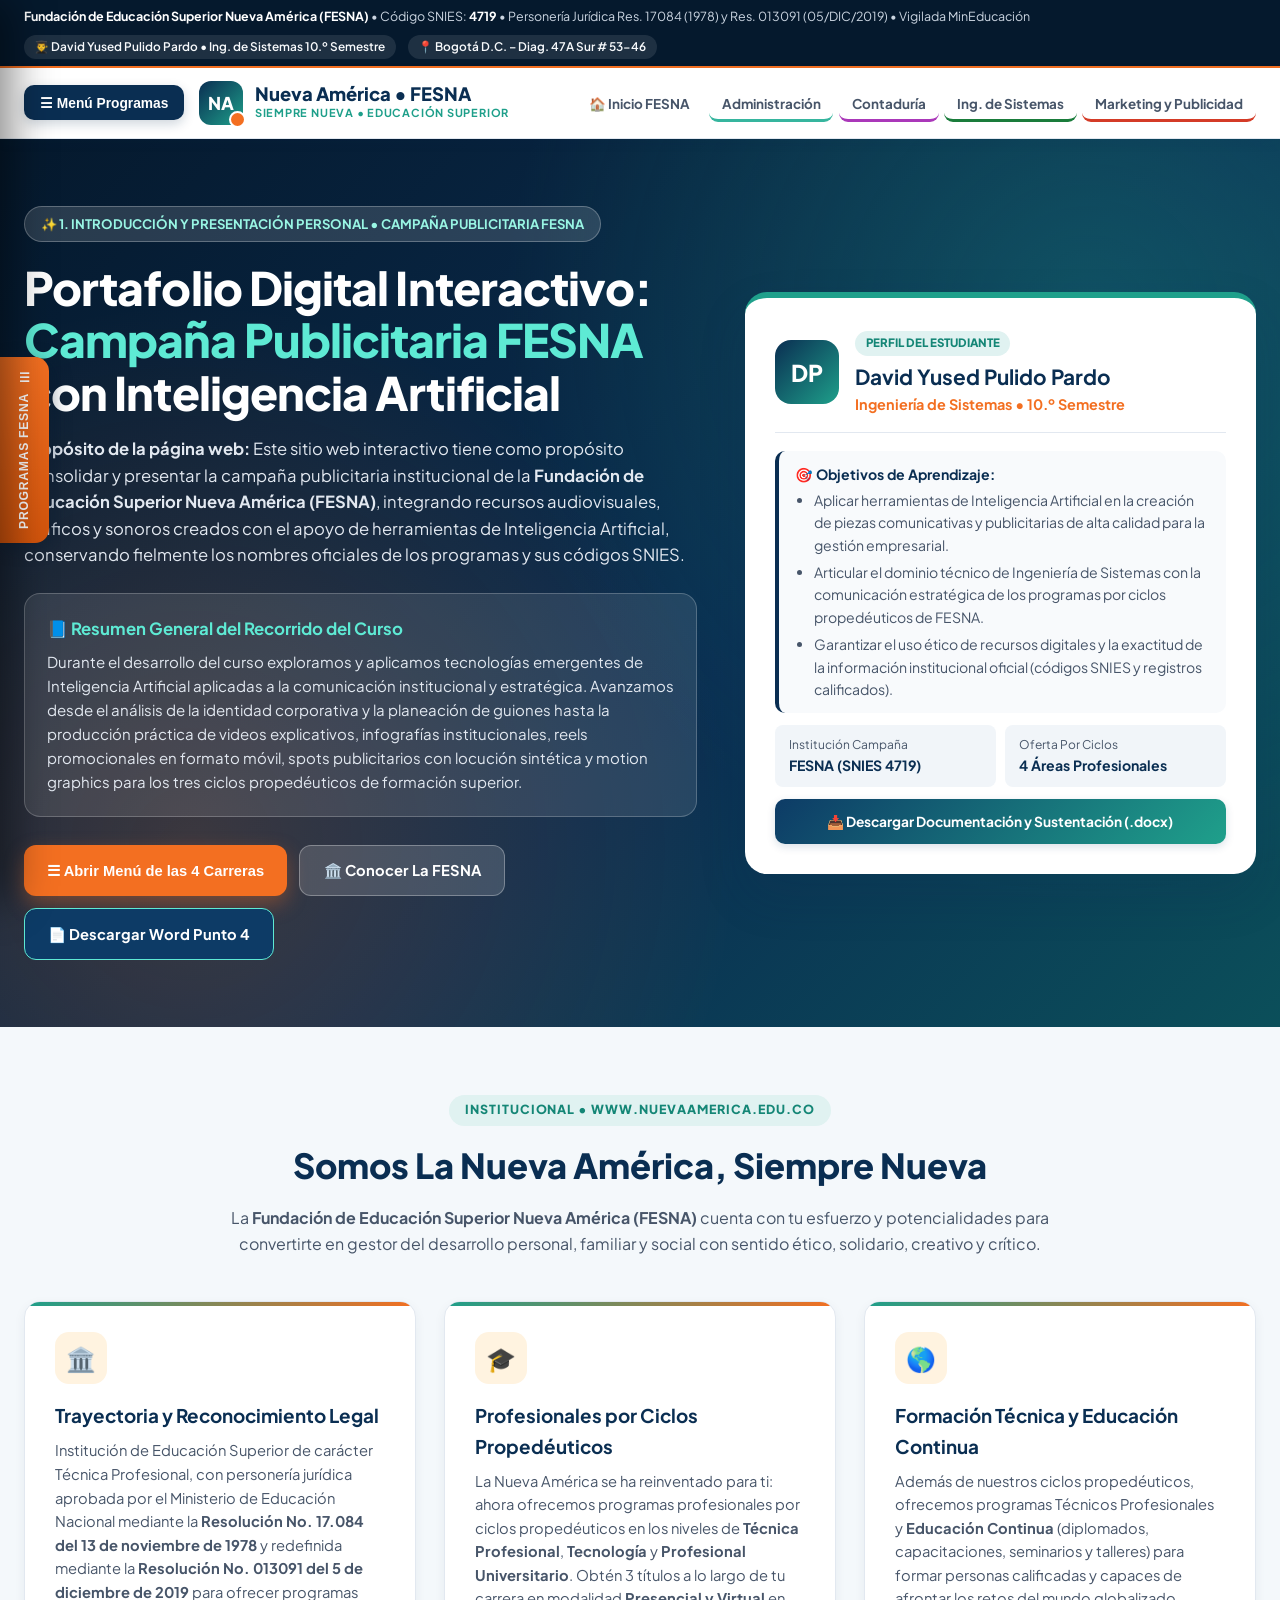
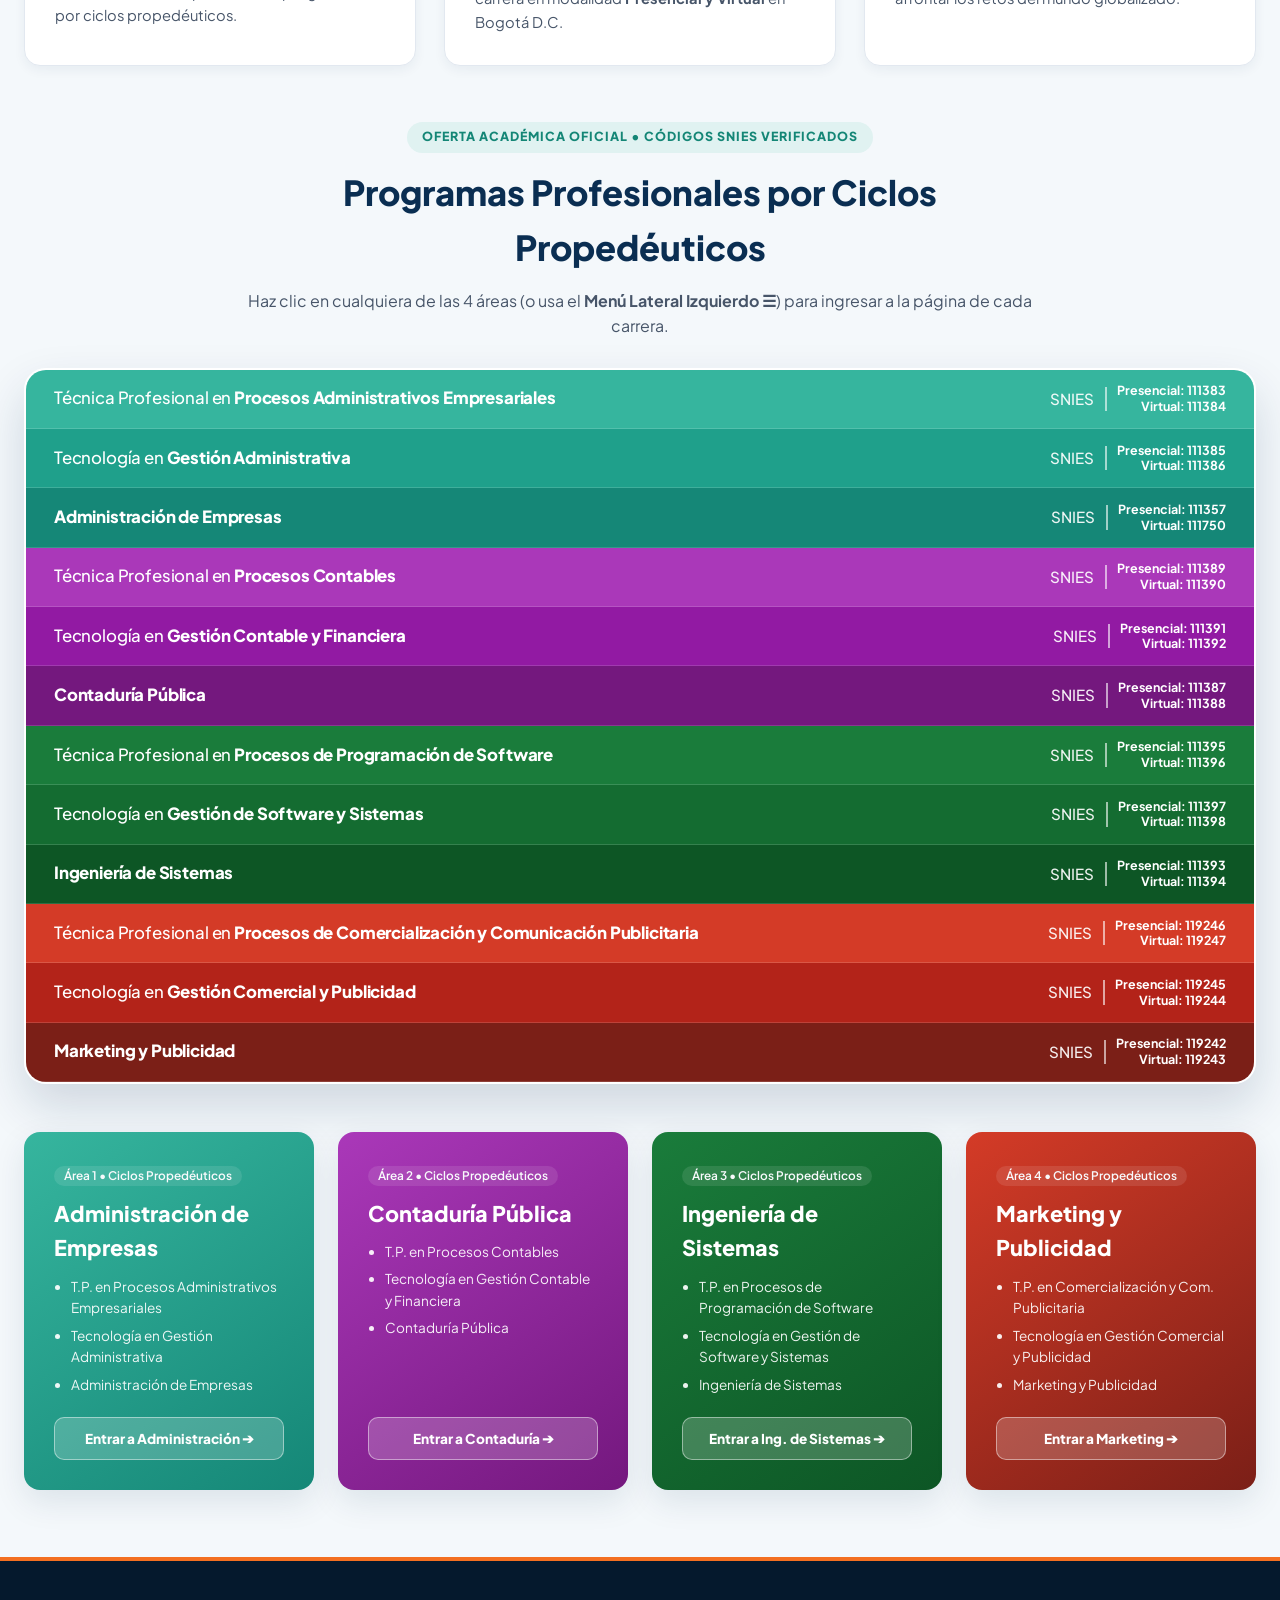
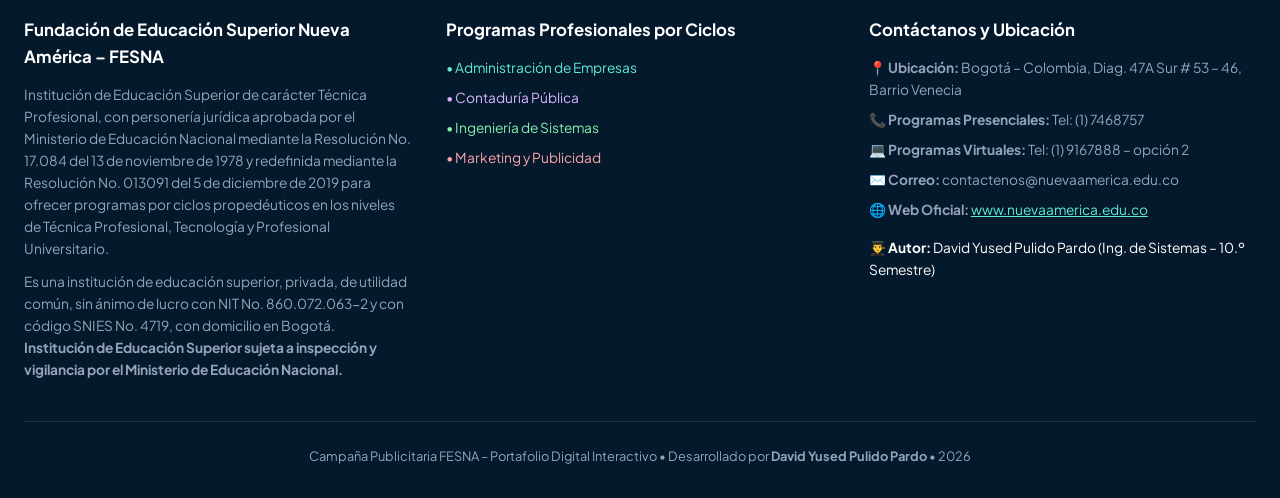
==== commit 5890344c: "Examen Final completo: 4 areas por ciclos propedeuticos, 24 actividades IA y documento Word" ====
--- a/index.html
+++ b/index.html
@@ -383,7 +383,7 @@
             </div>
           </a>
           <a href="marketing.html#nivel-tecnologia" class="ribbon-row bg-mkt-2">
-            <span class="ribbon-program-name">Tecnología en <strong>Gestión de Comercial y Publicidad</strong></span>
+            <span class="ribbon-program-name">Tecnología en <strong>Gestión Comercial y Publicidad</strong></span>
             <div class="ribbon-snies-box">
               <span class="ribbon-snies-label">SNIES</span>
               <div class="ribbon-snies-codes">
@@ -452,7 +452,7 @@
             <h3>Marketing y Publicidad</h3>
             <ul>
               <li>T.P. en Comercialización y Com. Publicitaria</li>
-              <li>Tecnología en Gestión de Comercial y Publicidad</li>
+              <li>Tecnología en Gestión Comercial y Publicidad</li>
               <li>Marketing y Publicidad</li>
             </ul>
           </div>
--- a/styles.css
+++ b/styles.css
@@ -1108,3 +1108,687 @@
     margin: 0 1.4rem 1.4rem;
   }
 }
+
+/* ==========================================================================
+   COMPONENTES INTERACTIVOS PARA MARKETING Y PUBLICIDAD (EXAMEN FINAL)
+   ========================================================================== */
+
+/* 1. Chatbot Conversacional IA */
+.mkt-chat-box {
+  background: #ffffff;
+  border-radius: 16px;
+  border: 1px solid var(--border-color);
+  box-shadow: var(--shadow-md);
+  overflow: hidden;
+  display: flex;
+  flex-direction: column;
+  height: 520px;
+}
+
+.mkt-chat-header {
+  background: linear-gradient(135deg, var(--mkt-3) 0%, var(--mkt-1) 100%);
+  color: #ffffff;
+  padding: 1rem 1.25rem;
+  display: flex;
+  align-items: center;
+  justify-content: space-between;
+}
+
+.mkt-chat-header-title {
+  display: flex;
+  align-items: center;
+  gap: 0.65rem;
+  font-weight: 700;
+  font-size: 0.95rem;
+}
+
+.chat-status-dot {
+  width: 10px;
+  height: 10px;
+  background: #22c55e;
+  border-radius: 50%;
+  box-shadow: 0 0 8px #22c55e;
+  display: inline-block;
+}
+
+.mkt-chat-messages {
+  flex: 1;
+  padding: 1.2rem;
+  overflow-y: auto;
+  display: flex;
+  flex-direction: column;
+  gap: 0.85rem;
+  background: #fdfaf9;
+}
+
+.chat-msg {
+  display: flex;
+  gap: 0.6rem;
+  max-width: 88%;
+}
+
+.chat-msg.bot {
+  align-self: flex-start;
+}
+
+.chat-msg.user {
+  align-self: flex-end;
+  flex-direction: row-reverse;
+}
+
+.chat-avatar {
+  width: 34px;
+  height: 34px;
+  border-radius: 50%;
+  display: flex;
+  align-items: center;
+  justify-content: center;
+  font-weight: 800;
+  font-size: 0.75rem;
+  flex-shrink: 0;
+}
+
+.chat-msg.bot .chat-avatar {
+  background: var(--mkt-1);
+  color: #ffffff;
+}
+
+.chat-msg.user .chat-avatar {
+  background: var(--fesna-navy);
+  color: #ffffff;
+}
+
+.chat-bubble {
+  padding: 0.8rem 1.05rem;
+  border-radius: 14px;
+  font-size: 0.88rem;
+  line-height: 1.45;
+}
+
+.chat-msg.bot .chat-bubble {
+  background: #ffffff;
+  color: var(--text-primary);
+  border: 1px solid #fed7aa;
+  border-bottom-left-radius: 4px;
+  box-shadow: 0 2px 6px rgba(0,0,0,0.04);
+}
+
+.chat-msg.user .chat-bubble {
+  background: linear-gradient(135deg, var(--mkt-2), var(--mkt-1));
+  color: #ffffff;
+  border-bottom-right-radius: 4px;
+}
+
+.chat-chips-container {
+  padding: 0.6rem 1rem;
+  background: #f8fafc;
+  border-top: 1px solid var(--border-color);
+  display: flex;
+  flex-wrap: wrap;
+  gap: 0.45rem;
+}
+
+.chat-chip {
+  background: #ffffff;
+  border: 1px solid #fca5a5;
+  color: var(--mkt-3);
+  padding: 0.35rem 0.75rem;
+  border-radius: 999px;
+  font-size: 0.78rem;
+  font-weight: 600;
+  cursor: pointer;
+  transition: all 0.2s ease;
+}
+
+.chat-chip:hover {
+  background: var(--mkt-1);
+  color: #ffffff;
+  border-color: var(--mkt-1);
+}
+
+.mkt-chat-input-row {
+  display: flex;
+  padding: 0.75rem 1rem;
+  background: #ffffff;
+  border-top: 1px solid var(--border-color);
+  gap: 0.5rem;
+}
+
+.mkt-chat-input-row input {
+  flex: 1;
+  border: 1px solid var(--border-color);
+  border-radius: 20px;
+  padding: 0.55rem 1rem;
+  font-size: 0.88rem;
+  outline: none;
+  font-family: inherit;
+}
+
+.mkt-chat-input-row input:focus {
+  border-color: var(--mkt-1);
+}
+
+.mkt-chat-input-row button {
+  background: var(--mkt-1);
+  color: #ffffff;
+  border: none;
+  border-radius: 20px;
+  padding: 0.55rem 1.25rem;
+  font-weight: 700;
+  font-size: 0.85rem;
+  cursor: pointer;
+  transition: background 0.2s;
+}
+
+.mkt-chat-input-row button:hover {
+  background: var(--mkt-2);
+}
+
+/* 2. Buyer Persona y Copys */
+.buyer-persona-grid {
+  display: grid;
+  grid-template-columns: 280px 1fr;
+  gap: 1.25rem;
+  background: #ffffff;
+  border-radius: 16px;
+  border: 1px solid var(--border-color);
+  padding: 1.5rem;
+  margin-bottom: 1.25rem;
+}
+
+@media (max-width: 850px) {
+  .buyer-persona-grid {
+    grid-template-columns: 1fr;
+  }
+}
+
+.persona-avatar-card {
+  background: linear-gradient(135deg, #fef2f2 0%, #fee2e2 100%);
+  border-radius: 12px;
+  padding: 1.25rem;
+  text-align: center;
+  border: 1px solid #fca5a5;
+}
+
+.persona-avatar-img {
+  width: 90px;
+  height: 90px;
+  border-radius: 50%;
+  background: linear-gradient(135deg, var(--mkt-1), var(--fesna-orange));
+  color: #fff;
+  display: flex;
+  align-items: center;
+  justify-content: center;
+  font-size: 2.2rem;
+  margin: 0 auto 0.75rem;
+  box-shadow: 0 4px 10px rgba(212,59,39,0.25);
+}
+
+.persona-details-grid {
+  display: grid;
+  grid-template-columns: repeat(auto-fit, minmax(200px, 1fr));
+  gap: 0.85rem;
+}
+
+.persona-detail-item {
+  background: #f8fafc;
+  padding: 0.8rem 1rem;
+  border-radius: 10px;
+  border-left: 3px solid var(--mkt-1);
+}
+
+.persona-detail-item strong {
+  display: block;
+  font-size: 0.78rem;
+  color: var(--mkt-3);
+  text-transform: uppercase;
+  margin-bottom: 0.25rem;
+}
+
+.persona-detail-item p {
+  font-size: 0.85rem;
+  color: var(--text-secondary);
+  margin: 0;
+}
+
+.copy-tabs-nav {
+  display: flex;
+  gap: 0.5rem;
+  margin-bottom: 0.85rem;
+  border-bottom: 2px solid var(--border-color);
+  padding-bottom: 0.5rem;
+}
+
+.copy-tab-btn {
+  background: transparent;
+  border: none;
+  font-weight: 700;
+  font-size: 0.88rem;
+  color: var(--text-secondary);
+  padding: 0.45rem 0.9rem;
+  border-radius: 8px;
+  cursor: pointer;
+  transition: all 0.2s;
+}
+
+.copy-tab-btn.active {
+  background: #fee2e2;
+  color: var(--mkt-2);
+}
+
+.copy-content-box {
+  background: #fdfaf9;
+  border: 1px solid #fecaca;
+  border-radius: 12px;
+  padding: 1.25rem;
+}
+
+.copy-step-row {
+  margin-bottom: 0.75rem;
+  padding-bottom: 0.75rem;
+  border-bottom: 1px dashed #fca5a5;
+}
+
+.copy-step-row:last-child {
+  margin-bottom: 0;
+  padding-bottom: 0;
+  border-bottom: none;
+}
+
+.copy-step-badge {
+  display: inline-block;
+  background: var(--mkt-1);
+  color: #fff;
+  font-size: 0.72rem;
+  font-weight: 800;
+  padding: 0.15rem 0.5rem;
+  border-radius: 4px;
+  margin-bottom: 0.25rem;
+}
+
+/* 3. Simulador de Pauta Digital */
+.ads-sim-box {
+  background: #ffffff;
+  border-radius: 16px;
+  border: 1px solid var(--border-color);
+  padding: 1.5rem;
+  box-shadow: var(--shadow-md);
+}
+
+.ads-sim-controls {
+  display: grid;
+  grid-template-columns: repeat(auto-fit, minmax(220px, 1fr));
+  gap: 1.25rem;
+  margin-bottom: 1.5rem;
+}
+
+.sim-input-group label {
+  display: block;
+  font-size: 0.85rem;
+  font-weight: 700;
+  color: var(--fesna-navy);
+  margin-bottom: 0.4rem;
+}
+
+.sim-input-group input[type="range"] {
+  width: 100%;
+  accent-color: var(--mkt-1);
+}
+
+.sim-val-display {
+  display: flex;
+  justify-content: space-between;
+  font-size: 0.82rem;
+  color: var(--mkt-2);
+  font-weight: 700;
+  margin-top: 0.25rem;
+}
+
+.kpi-cards-grid {
+  display: grid;
+  grid-template-columns: repeat(auto-fit, minmax(150px, 1fr));
+  gap: 0.85rem;
+  margin-bottom: 1.25rem;
+}
+
+.kpi-card {
+  background: linear-gradient(135deg, #fdfaf9 0%, #fee2e2 100%);
+  border: 1px solid #fca5a5;
+  border-radius: 12px;
+  padding: 1rem;
+  text-align: center;
+}
+
+.kpi-label {
+  font-size: 0.72rem;
+  font-weight: 800;
+  text-transform: uppercase;
+  color: var(--mkt-3);
+  margin-bottom: 0.35rem;
+}
+
+.kpi-number {
+  font-size: 1.45rem;
+  font-weight: 800;
+  color: var(--mkt-2);
+}
+
+.ai-audit-verdict {
+  background: #0f172a;
+  color: #e2e8f0;
+  border-radius: 12px;
+  padding: 1.25rem;
+  border-left: 5px solid #22c55e;
+}
+
+.ai-audit-verdict h5 {
+  color: #4ade80;
+  font-size: 0.95rem;
+  margin-bottom: 0.35rem;
+}
+
+.ai-audit-verdict p {
+  font-size: 0.86rem;
+  margin: 0;
+  color: #cbd5e1;
+}
+
+/* 4. Pitch Deck Interactivo */
+.pitch-deck-viewer {
+  background: #0f172a;
+  color: #ffffff;
+  border-radius: 16px;
+  overflow: hidden;
+  box-shadow: 0 10px 25px rgba(0,0,0,0.3);
+}
+
+.pitch-screen {
+  padding: 2.25rem 2rem;
+  min-height: 360px;
+  display: flex;
+  flex-direction: column;
+  justify-content: space-between;
+  position: relative;
+}
+
+.pitch-screen-header {
+  display: flex;
+  justify-content: space-between;
+  align-items: center;
+  border-bottom: 1px solid rgba(255,255,255,0.12);
+  padding-bottom: 0.75rem;
+  margin-bottom: 1.25rem;
+}
+
+.pitch-slide-content {
+  flex: 1;
+}
+
+.pitch-nav-footer {
+  display: flex;
+  justify-content: space-between;
+  align-items: center;
+  background: rgba(0,0,0,0.4);
+  padding: 1rem 1.5rem;
+  border-top: 1px solid rgba(255,255,255,0.1);
+}
+
+.pitch-slide-btn {
+  background: var(--mkt-1);
+  color: #ffffff;
+  border: none;
+  padding: 0.5rem 1.25rem;
+  border-radius: 8px;
+  font-weight: 700;
+  cursor: pointer;
+  transition: all 0.2s;
+}
+
+.pitch-slide-btn:hover {
+  background: var(--mkt-2);
+}
+
+.pitch-slide-btn:disabled {
+  background: #475569;
+  cursor: not-allowed;
+  opacity: 0.6;
+}
+
+.pitch-dots {
+  display: flex;
+  gap: 0.5rem;
+}
+
+.pitch-dot {
+  width: 10px;
+  height: 10px;
+  border-radius: 50%;
+  background: rgba(255,255,255,0.3);
+  cursor: pointer;
+  transition: all 0.2s;
+}
+
+.pitch-dot.active {
+  background: #f87171;
+  transform: scale(1.3);
+}
+
+/* ==========================================================================
+   COMPONENTES INTERACTIVOS PARA INGENIERÍA DE SISTEMAS (EXAMEN FINAL)
+   ========================================================================== */
+
+/* 1. Infografía Interactiva y Simulador de Algoritmos */
+.algo-sim-container {
+  background: #0f172a;
+  border-radius: 14px;
+  border: 1px solid #334155;
+  color: #e2e8f0;
+  overflow: hidden;
+  margin-top: 1rem;
+}
+
+.algo-tabs-bar {
+  display: flex;
+  background: #1e293b;
+  border-bottom: 1px solid #334155;
+  overflow-x: auto;
+}
+
+.algo-tab-btn {
+  background: transparent;
+  color: #94a3b8;
+  border: none;
+  padding: 0.65rem 1rem;
+  font-size: 0.82rem;
+  font-weight: 700;
+  cursor: pointer;
+  display: flex;
+  align-items: center;
+  gap: 0.4rem;
+  transition: all 0.2s;
+  white-space: nowrap;
+}
+
+.algo-tab-btn.active {
+  background: #0f172a;
+  color: #4ade80;
+  border-bottom: 2px solid #22c55e;
+}
+
+.algo-code-content {
+  padding: 1.25rem;
+  font-family: 'Consolas', 'Courier New', monospace;
+  font-size: 0.85rem;
+  line-height: 1.5;
+  background: #090d16;
+  border-bottom: 1px solid #1e293b;
+  overflow-x: auto;
+}
+
+.algo-explanation-box {
+  padding: 1rem 1.25rem;
+  background: #0f172a;
+  font-size: 0.84rem;
+  color: #cbd5e1;
+}
+
+/* 2. Proyecto de Solución Tecnológica con IA: FESNA AI CodeGuard */
+.ai-project-box {
+  background: #0a0f1d;
+  border-radius: 16px;
+  border: 1px solid #1e293b;
+  box-shadow: 0 10px 30px rgba(0, 0, 0, 0.4);
+  color: #f1f5f9;
+  padding: 1.5rem;
+}
+
+.ai-project-header {
+  display: flex;
+  justify-content: space-between;
+  align-items: center;
+  flex-wrap: wrap;
+  gap: 0.75rem;
+  padding-bottom: 1rem;
+  border-bottom: 1px solid rgba(255, 255, 255, 0.1);
+  margin-bottom: 1.25rem;
+}
+
+.ai-project-title {
+  display: flex;
+  align-items: center;
+  gap: 0.75rem;
+}
+
+.ai-project-logo {
+  width: 44px;
+  height: 44px;
+  border-radius: 12px;
+  background: linear-gradient(135deg, #16a34a, #0d9488);
+  display: flex;
+  align-items: center;
+  justify-content: center;
+  font-size: 1.4rem;
+  box-shadow: 0 0 12px rgba(34, 197, 94, 0.4);
+}
+
+.ai-presets-row {
+  display: flex;
+  flex-wrap: wrap;
+  gap: 0.5rem;
+  margin-bottom: 1rem;
+}
+
+.preset-chip-btn {
+  background: #1e293b;
+  color: #cbd5e1;
+  border: 1px solid #334155;
+  padding: 0.45rem 0.85rem;
+  border-radius: 8px;
+  font-size: 0.78rem;
+  font-weight: 700;
+  cursor: pointer;
+  transition: all 0.2s;
+}
+
+.preset-chip-btn:hover,
+.preset-chip-btn.active {
+  background: #14532d;
+  border-color: #22c55e;
+  color: #86efac;
+}
+
+.code-editor-area {
+  width: 100%;
+  height: 140px;
+  background: #020617;
+  border: 1px solid #334155;
+  border-radius: 10px;
+  color: #38bdf8;
+  font-family: 'Consolas', 'Courier New', monospace;
+  font-size: 0.85rem;
+  padding: 0.85rem;
+  resize: vertical;
+  outline: none;
+  box-sizing: border-box;
+}
+
+.code-editor-area:focus {
+  border-color: #22c55e;
+}
+
+.ai-scan-actions {
+  display: flex;
+  justify-content: space-between;
+  align-items: center;
+  flex-wrap: wrap;
+  gap: 0.75rem;
+  margin: 1rem 0;
+}
+
+.btn-ai-scan {
+  background: linear-gradient(135deg, #16a34a 0%, #059669 100%);
+  color: #ffffff;
+  border: none;
+  padding: 0.65rem 1.4rem;
+  border-radius: 10px;
+  font-weight: 800;
+  font-size: 0.9rem;
+  cursor: pointer;
+  box-shadow: 0 4px 15px rgba(22, 163, 74, 0.4);
+  transition: all 0.2s;
+}
+
+.btn-ai-scan:hover {
+  transform: translateY(-2px);
+  box-shadow: 0 6px 20px rgba(22, 163, 74, 0.6);
+}
+
+.ai-audit-output {
+  background: #020617;
+  border: 1px solid #1e293b;
+  border-radius: 12px;
+  padding: 1.25rem;
+  display: grid;
+  gap: 1rem;
+}
+
+.vuln-badge {
+  display: inline-flex;
+  align-items: center;
+  gap: 0.4rem;
+  padding: 0.25rem 0.65rem;
+  border-radius: 6px;
+  font-size: 0.75rem;
+  font-weight: 800;
+  text-transform: uppercase;
+}
+
+.vuln-badge.danger {
+  background: rgba(239, 68, 68, 0.2);
+  color: #f87171;
+  border: 1px solid #ef4444;
+}
+
+.vuln-badge.success {
+  background: rgba(34, 197, 94, 0.2);
+  color: #4ade80;
+  border: 1px solid #22c55e;
+}
+
+.vuln-badge.warning {
+  background: rgba(245, 158, 11, 0.2);
+  color: #fbbf24;
+  border: 1px solid #f59e0b;
+}
+
+.refactored-code-box {
+  background: #0b1329;
+  border: 1px solid #1e3a8a;
+  border-radius: 8px;
+  padding: 0.85rem;
+  font-family: 'Consolas', monospace;
+  font-size: 0.82rem;
+  color: #6ee7b7;
+  overflow-x: auto;
+}
+
